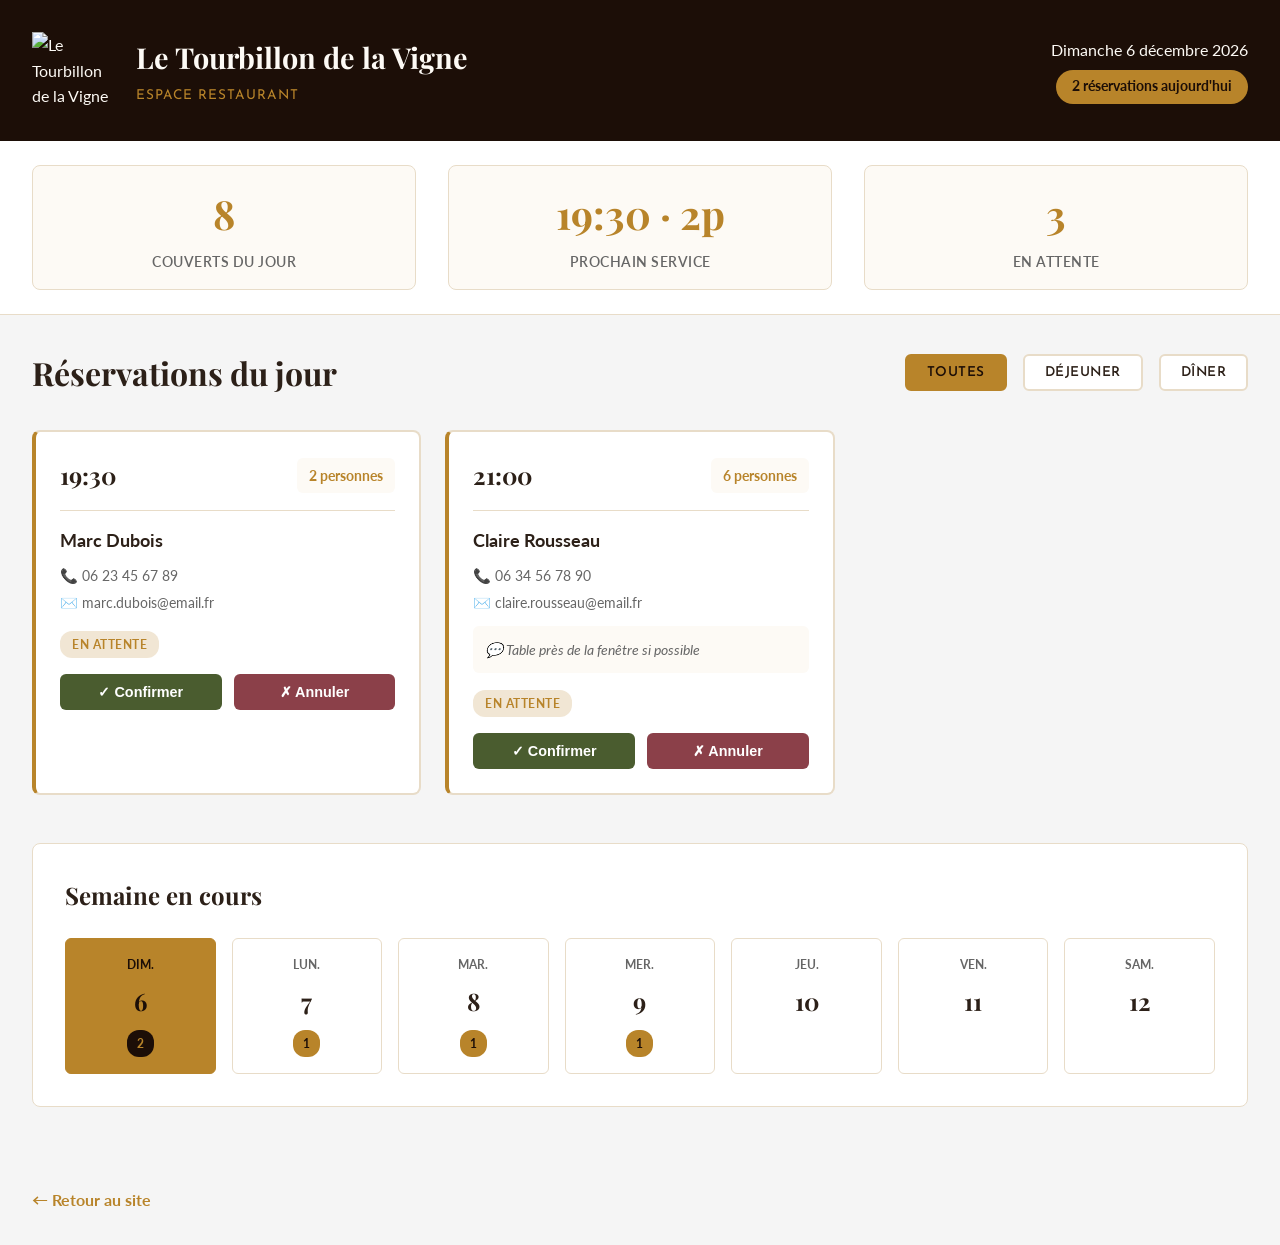
==== admin.html @ a5dbc2f9 "Site démo Le Tourbillon de la Vigne avec admin" ====
<!DOCTYPE html>
<html lang="fr">
<head>
    <meta charset="UTF-8">
    <meta name="viewport" content="width=device-width, initial-scale=1.0">
    <title>Espace Restaurant · Le Tourbillon de la Vigne</title>
    
    <link rel="preconnect" href="https://fonts.googleapis.com">
    <link rel="preconnect" href="https://fonts.gstatic.com" crossorigin>
    <link href="https://fonts.googleapis.com/css2?family=Playfair+Display:wght@400;600;700&family=Lato:wght@300;400;700&family=Josefin+Sans:wght@300;400;600;700&display=swap" rel="stylesheet">
    
    <style>
        :root {
            --fond-principal: #1C0E07;
            --fond-contenu: #FDFAF5;
            --texte-principal: #2C2018;
            --accent-principal: #B8842A;
            --accent-secondaire: #4A5C2F;
            --separateur: #E8DCC8;
            --texte-clair: #FDFAF5;
            --status-pending: #B8842A;
            --status-confirmed: #4A5C2F;
            --status-cancelled: #8B4049;
        }

        * {
            margin: 0;
            padding: 0;
            box-sizing: border-box;
        }

        body {
            font-family: 'Lato', sans-serif;
            color: var(--texte-principal);
            background-color: #F5F5F5;
            line-height: 1.6;
        }

        .header {
            background-color: var(--fond-principal);
            color: var(--texte-clair);
            padding: 2rem 0;
            box-shadow: 0 2px 8px rgba(0, 0, 0, 0.1);
        }

        .header-content {
            max-width: 1400px;
            margin: 0 auto;
            padding: 0 2rem;
            display: flex;
            justify-content: space-between;
            align-items: center;
        }

        .header-brand {
            display: flex;
            align-items: center;
            gap: 1.5rem;
        }

        .header-logo {
            max-width: 80px;
            height: auto;
        }

        .header-title h1 {
            font-family: 'Playfair Display', serif;
            font-size: 1.8rem;
            margin-bottom: 0.25rem;
        }

        .header-title p {
            font-family: 'Josefin Sans', sans-serif;
            font-size: 0.85rem;
            color: var(--accent-principal);
            text-transform: uppercase;
            letter-spacing: 1px;
        }

        .header-info {
            text-align: right;
        }

        .current-date {
            font-size: 1rem;
            margin-bottom: 0.5rem;
        }

        .today-badge {
            display: inline-block;
            background-color: var(--accent-principal);
            color: var(--fond-principal);
            padding: 6px 16px;
            border-radius: 20px;
            font-size: 0.85rem;
            font-weight: 700;
        }

        .stats-bar {
            background-color: white;
            border-bottom: 1px solid var(--separateur);
            padding: 1.5rem 0;
        }

        .stats-content {
            max-width: 1400px;
            margin: 0 auto;
            padding: 0 2rem;
            display: grid;
            grid-template-columns: repeat(3, 1fr);
            gap: 2rem;
        }

        .stat-card {
            text-align: center;
            padding: 1rem;
            border-radius: 8px;
            background-color: var(--fond-contenu);
            border: 1px solid var(--separateur);
        }

        .stat-value {
            font-family: 'Playfair Display', serif;
            font-size: 2.5rem;
            font-weight: 700;
            color: var(--accent-principal);
            margin-bottom: 0.25rem;
        }

        .stat-label {
            font-size: 0.9rem;
            color: #666;
            text-transform: uppercase;
            letter-spacing: 0.5px;
            font-weight: 600;
        }

        .main-content {
            max-width: 1400px;
            margin: 2rem auto;
            padding: 0 2rem;
        }

        .section-header {
            display: flex;
            justify-content: space-between;
            align-items: center;
            margin-bottom: 2rem;
        }

        .section-title {
            font-family: 'Playfair Display', serif;
            font-size: 2rem;
            color: var(--texte-principal);
        }

        .filter-buttons {
            display: flex;
            gap: 1rem;
        }

        .filter-btn {
            padding: 10px 20px;
            border: 2px solid var(--separateur);
            background-color: white;
            color: var(--texte-principal);
            border-radius: 6px;
            font-weight: 600;
            cursor: pointer;
            transition: all 0.3s ease;
            font-family: 'Josefin Sans', sans-serif;
            text-transform: uppercase;
            font-size: 0.85rem;
            letter-spacing: 0.5px;
        }

        .filter-btn:hover {
            border-color: var(--accent-principal);
            background-color: var(--fond-contenu);
        }

        .filter-btn.active {
            background-color: var(--accent-principal);
            color: var(--fond-principal);
            border-color: var(--accent-principal);
        }

        .reservations-grid {
            display: grid;
            grid-template-columns: repeat(auto-fill, minmax(350px, 1fr));
            gap: 1.5rem;
            margin-bottom: 3rem;
        }

        .reservation-card {
            background-color: white;
            border: 2px solid var(--separateur);
            border-radius: 8px;
            padding: 1.5rem;
            transition: all 0.3s ease;
            position: relative;
        }

        .reservation-card:hover {
            box-shadow: 0 4px 12px rgba(0, 0, 0, 0.1);
            transform: translateY(-2px);
        }

        .reservation-card.pending {
            border-left: 4px solid var(--status-pending);
        }

        .reservation-card.confirmed {
            border-left: 4px solid var(--status-confirmed);
        }

        .reservation-card.cancelled {
            border-left: 4px solid var(--status-cancelled);
            opacity: 0.7;
        }

        .reservation-header {
            display: flex;
            justify-content: space-between;
            align-items: center;
            margin-bottom: 1rem;
            padding-bottom: 1rem;
            border-bottom: 1px solid var(--separateur);
        }

        .reservation-time {
            font-family: 'Playfair Display', serif;
            font-size: 1.5rem;
            font-weight: 700;
            color: var(--texte-principal);
        }

        .reservation-guests {
            background-color: var(--fond-contenu);
            padding: 6px 12px;
            border-radius: 6px;
            font-weight: 700;
            color: var(--accent-principal);
            font-size: 0.9rem;
        }

        .reservation-info {
            margin-bottom: 1rem;
        }

        .reservation-name {
            font-weight: 700;
            font-size: 1.1rem;
            margin-bottom: 0.5rem;
            color: var(--texte-principal);
        }

        .reservation-contact {
            font-size: 0.9rem;
            color: #666;
            margin-bottom: 0.25rem;
        }

        .reservation-message {
            background-color: var(--fond-contenu);
            padding: 0.75rem;
            border-radius: 6px;
            font-size: 0.9rem;
            font-style: italic;
            color: #666;
            margin-top: 0.75rem;
        }

        .reservation-actions {
            display: flex;
            gap: 0.75rem;
            margin-top: 1rem;
        }

        .action-btn {
            flex: 1;
            padding: 10px;
            border: none;
            border-radius: 6px;
            font-weight: 700;
            cursor: pointer;
            transition: all 0.3s ease;
            font-size: 0.9rem;
        }

        .btn-confirm {
            background-color: var(--status-confirmed);
            color: white;
        }

        .btn-confirm:hover {
            background-color: #5A7C3F;
        }

        .btn-cancel {
            background-color: var(--status-cancelled);
            color: white;
        }

        .btn-cancel:hover {
            background-color: #9B5059;
        }

        .btn-confirm:disabled,
        .btn-cancel:disabled {
            opacity: 0.5;
            cursor: not-allowed;
        }

        .status-badge {
            display: inline-block;
            padding: 4px 12px;
            border-radius: 12px;
            font-size: 0.75rem;
            font-weight: 700;
            text-transform: uppercase;
            letter-spacing: 0.5px;
        }

        .status-badge.pending {
            background-color: rgba(184, 132, 42, 0.2);
            color: var(--status-pending);
        }

        .status-badge.confirmed {
            background-color: rgba(74, 92, 47, 0.2);
            color: var(--status-confirmed);
        }

        .status-badge.cancelled {
            background-color: rgba(139, 64, 73, 0.2);
            color: var(--status-cancelled);
        }

        .calendar-section {
            background-color: white;
            padding: 2rem;
            border-radius: 8px;
            border: 1px solid var(--separateur);
            margin-bottom: 3rem;
        }

        .calendar-title {
            font-family: 'Playfair Display', serif;
            font-size: 1.5rem;
            margin-bottom: 1.5rem;
            color: var(--texte-principal);
        }

        .calendar-grid {
            display: grid;
            grid-template-columns: repeat(7, 1fr);
            gap: 1rem;
        }

        .calendar-day {
            text-align: center;
            padding: 1rem;
            border: 1px solid var(--separateur);
            border-radius: 6px;
            cursor: pointer;
            transition: all 0.3s ease;
        }

        .calendar-day:hover {
            background-color: var(--fond-contenu);
            border-color: var(--accent-principal);
        }

        .calendar-day.active {
            background-color: var(--accent-principal);
            color: var(--fond-principal);
            border-color: var(--accent-principal);
        }

        .day-name {
            font-size: 0.75rem;
            text-transform: uppercase;
            font-weight: 700;
            margin-bottom: 0.5rem;
            color: #666;
        }

        .calendar-day.active .day-name {
            color: var(--fond-principal);
        }

        .day-number {
            font-family: 'Playfair Display', serif;
            font-size: 1.5rem;
            font-weight: 700;
            margin-bottom: 0.5rem;
        }

        .day-count {
            display: inline-block;
            background-color: var(--accent-principal);
            color: var(--fond-principal);
            padding: 4px 10px;
            border-radius: 12px;
            font-size: 0.75rem;
            font-weight: 700;
        }

        .calendar-day.active .day-count {
            background-color: var(--fond-principal);
            color: var(--accent-principal);
        }

        .back-link {
            display: inline-block;
            margin-top: 2rem;
            color: var(--accent-principal);
            text-decoration: none;
            font-weight: 700;
            transition: color 0.3s ease;
        }

        .back-link:hover {
            color: var(--accent-secondaire);
        }

        .empty-state {
            text-align: center;
            padding: 4rem 2rem;
            color: #999;
        }

        .empty-state-icon {
            font-size: 4rem;
            margin-bottom: 1rem;
        }

        @media (max-width: 768px) {
            .header-content {
                flex-direction: column;
                gap: 1rem;
                text-align: center;
            }

            .header-info {
                text-align: center;
            }

            .stats-content {
                grid-template-columns: 1fr;
            }

            .filter-buttons {
                flex-direction: column;
            }

            .reservations-grid {
                grid-template-columns: 1fr;
            }

            .calendar-grid {
                grid-template-columns: repeat(3, 1fr);
            }
        }
    </style>
</head>
<body>

    <header class="header">
        <div class="header-content">
            <div class="header-brand">
                <img src="https://static.wixstatic.com/media/c1ad2d_62af044ca80b41b68fd5f8463fed5e68~mv2.png" alt="Le Tourbillon de la Vigne" class="header-logo">
                <div class="header-title">
                    <h1>Le Tourbillon de la Vigne</h1>
                    <p>Espace Restaurant</p>
                </div>
            </div>
            <div class="header-info">
                <div class="current-date" id="currentDate"></div>
                <span class="today-badge" id="todayBadge">0 réservations aujourd'hui</span>
            </div>
        </div>
    </header>

    <div class="stats-bar">
        <div class="stats-content">
            <div class="stat-card">
                <div class="stat-value" id="totalCouverts">0</div>
                <div class="stat-label">Couverts du jour</div>
            </div>
            <div class="stat-card">
                <div class="stat-value" id="nextService">—</div>
                <div class="stat-label">Prochain service</div>
            </div>
            <div class="stat-card">
                <div class="stat-value" id="pendingCount">0</div>
                <div class="stat-label">En attente</div>
            </div>
        </div>
    </div>

    <main class="main-content">
        <div class="section-header">
            <h2 class="section-title" id="sectionTitle">Réservations du jour</h2>
            <div class="filter-buttons">
                <button class="filter-btn active" data-filter="all">Toutes</button>
                <button class="filter-btn" data-filter="lunch">Déjeuner</button>
                <button class="filter-btn" data-filter="dinner">Dîner</button>
            </div>
        </div>

        <div class="reservations-grid" id="reservationsGrid">
            <!-- Les réservations seront injectées ici par JavaScript -->
        </div>

        <div class="calendar-section">
            <h3 class="calendar-title">Semaine en cours</h3>
            <div class="calendar-grid" id="calendarGrid">
                <!-- Le calendrier sera injecté ici par JavaScript -->
            </div>
        </div>

        <a href="index.html" class="back-link">← Retour au site</a>
    </main>

    <script src="admin.js"></script>
</body>
</html>
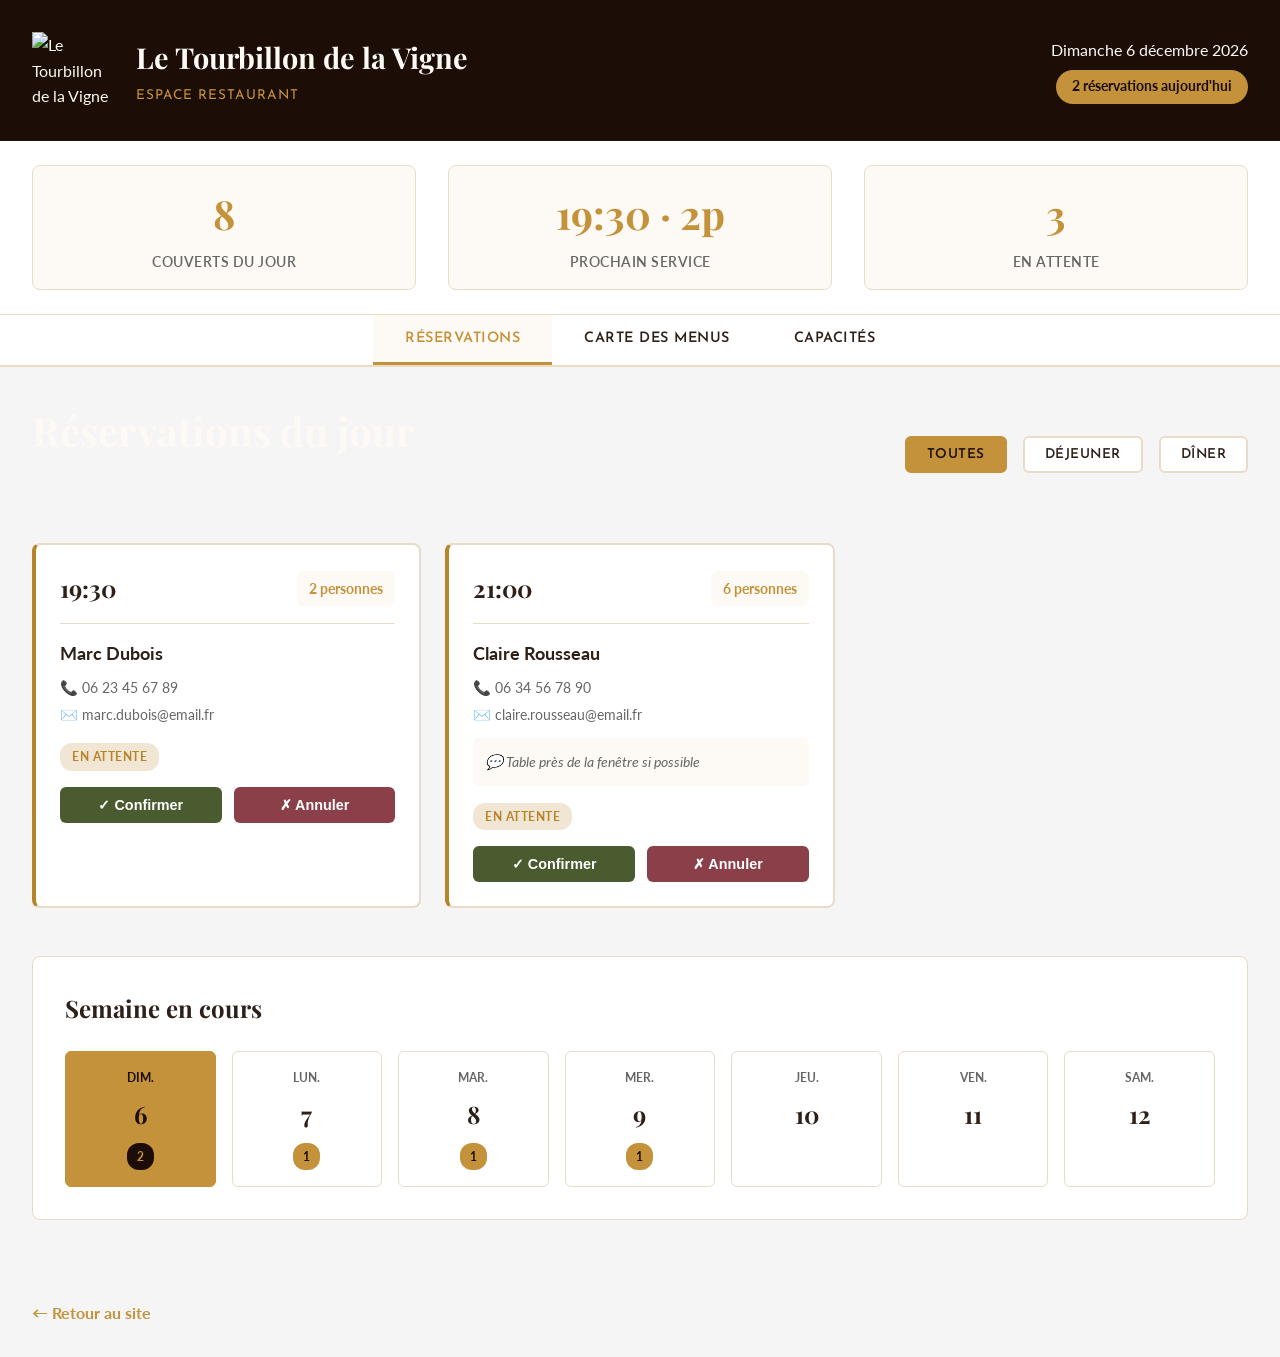
==== commit bbc09dd4: "Démo Le Tourbillon de la Vigne" ====
--- a/admin.html
+++ b/admin.html
@@ -8,462 +8,7 @@
     <link rel="preconnect" href="https://fonts.googleapis.com">
     <link rel="preconnect" href="https://fonts.gstatic.com" crossorigin>
     <link href="https://fonts.googleapis.com/css2?family=Playfair+Display:wght@400;600;700&family=Lato:wght@300;400;700&family=Josefin+Sans:wght@300;400;600;700&display=swap" rel="stylesheet">
-    
-    <style>
-        :root {
-            --fond-principal: #1C0E07;
-            --fond-contenu: #FDFAF5;
-            --texte-principal: #2C2018;
-            --accent-principal: #B8842A;
-            --accent-secondaire: #4A5C2F;
-            --separateur: #E8DCC8;
-            --texte-clair: #FDFAF5;
-            --status-pending: #B8842A;
-            --status-confirmed: #4A5C2F;
-            --status-cancelled: #8B4049;
-        }
-
-        * {
-            margin: 0;
-            padding: 0;
-            box-sizing: border-box;
-        }
-
-        body {
-            font-family: 'Lato', sans-serif;
-            color: var(--texte-principal);
-            background-color: #F5F5F5;
-            line-height: 1.6;
-        }
-
-        .header {
-            background-color: var(--fond-principal);
-            color: var(--texte-clair);
-            padding: 2rem 0;
-            box-shadow: 0 2px 8px rgba(0, 0, 0, 0.1);
-        }
-
-        .header-content {
-            max-width: 1400px;
-            margin: 0 auto;
-            padding: 0 2rem;
-            display: flex;
-            justify-content: space-between;
-            align-items: center;
-        }
-
-        .header-brand {
-            display: flex;
-            align-items: center;
-            gap: 1.5rem;
-        }
-
-        .header-logo {
-            max-width: 80px;
-            height: auto;
-        }
-
-        .header-title h1 {
-            font-family: 'Playfair Display', serif;
-            font-size: 1.8rem;
-            margin-bottom: 0.25rem;
-        }
-
-        .header-title p {
-            font-family: 'Josefin Sans', sans-serif;
-            font-size: 0.85rem;
-            color: var(--accent-principal);
-            text-transform: uppercase;
-            letter-spacing: 1px;
-        }
-
-        .header-info {
-            text-align: right;
-        }
-
-        .current-date {
-            font-size: 1rem;
-            margin-bottom: 0.5rem;
-        }
-
-        .today-badge {
-            display: inline-block;
-            background-color: var(--accent-principal);
-            color: var(--fond-principal);
-            padding: 6px 16px;
-            border-radius: 20px;
-            font-size: 0.85rem;
-            font-weight: 700;
-        }
-
-        .stats-bar {
-            background-color: white;
-            border-bottom: 1px solid var(--separateur);
-            padding: 1.5rem 0;
-        }
-
-        .stats-content {
-            max-width: 1400px;
-            margin: 0 auto;
-            padding: 0 2rem;
-            display: grid;
-            grid-template-columns: repeat(3, 1fr);
-            gap: 2rem;
-        }
-
-        .stat-card {
-            text-align: center;
-            padding: 1rem;
-            border-radius: 8px;
-            background-color: var(--fond-contenu);
-            border: 1px solid var(--separateur);
-        }
-
-        .stat-value {
-            font-family: 'Playfair Display', serif;
-            font-size: 2.5rem;
-            font-weight: 700;
-            color: var(--accent-principal);
-            margin-bottom: 0.25rem;
-        }
-
-        .stat-label {
-            font-size: 0.9rem;
-            color: #666;
-            text-transform: uppercase;
-            letter-spacing: 0.5px;
-            font-weight: 600;
-        }
-
-        .main-content {
-            max-width: 1400px;
-            margin: 2rem auto;
-            padding: 0 2rem;
-        }
-
-        .section-header {
-            display: flex;
-            justify-content: space-between;
-            align-items: center;
-            margin-bottom: 2rem;
-        }
-
-        .section-title {
-            font-family: 'Playfair Display', serif;
-            font-size: 2rem;
-            color: var(--texte-principal);
-        }
-
-        .filter-buttons {
-            display: flex;
-            gap: 1rem;
-        }
-
-        .filter-btn {
-            padding: 10px 20px;
-            border: 2px solid var(--separateur);
-            background-color: white;
-            color: var(--texte-principal);
-            border-radius: 6px;
-            font-weight: 600;
-            cursor: pointer;
-            transition: all 0.3s ease;
-            font-family: 'Josefin Sans', sans-serif;
-            text-transform: uppercase;
-            font-size: 0.85rem;
-            letter-spacing: 0.5px;
-        }
-
-        .filter-btn:hover {
-            border-color: var(--accent-principal);
-            background-color: var(--fond-contenu);
-        }
-
-        .filter-btn.active {
-            background-color: var(--accent-principal);
-            color: var(--fond-principal);
-            border-color: var(--accent-principal);
-        }
-
-        .reservations-grid {
-            display: grid;
-            grid-template-columns: repeat(auto-fill, minmax(350px, 1fr));
-            gap: 1.5rem;
-            margin-bottom: 3rem;
-        }
-
-        .reservation-card {
-            background-color: white;
-            border: 2px solid var(--separateur);
-            border-radius: 8px;
-            padding: 1.5rem;
-            transition: all 0.3s ease;
-            position: relative;
-        }
-
-        .reservation-card:hover {
-            box-shadow: 0 4px 12px rgba(0, 0, 0, 0.1);
-            transform: translateY(-2px);
-        }
-
-        .reservation-card.pending {
-            border-left: 4px solid var(--status-pending);
-        }
-
-        .reservation-card.confirmed {
-            border-left: 4px solid var(--status-confirmed);
-        }
-
-        .reservation-card.cancelled {
-            border-left: 4px solid var(--status-cancelled);
-            opacity: 0.7;
-        }
-
-        .reservation-header {
-            display: flex;
-            justify-content: space-between;
-            align-items: center;
-            margin-bottom: 1rem;
-            padding-bottom: 1rem;
-            border-bottom: 1px solid var(--separateur);
-        }
-
-        .reservation-time {
-            font-family: 'Playfair Display', serif;
-            font-size: 1.5rem;
-            font-weight: 700;
-            color: var(--texte-principal);
-        }
-
-        .reservation-guests {
-            background-color: var(--fond-contenu);
-            padding: 6px 12px;
-            border-radius: 6px;
-            font-weight: 700;
-            color: var(--accent-principal);
-            font-size: 0.9rem;
-        }
-
-        .reservation-info {
-            margin-bottom: 1rem;
-        }
-
-        .reservation-name {
-            font-weight: 700;
-            font-size: 1.1rem;
-            margin-bottom: 0.5rem;
-            color: var(--texte-principal);
-        }
-
-        .reservation-contact {
-            font-size: 0.9rem;
-            color: #666;
-            margin-bottom: 0.25rem;
-        }
-
-        .reservation-message {
-            background-color: var(--fond-contenu);
-            padding: 0.75rem;
-            border-radius: 6px;
-            font-size: 0.9rem;
-            font-style: italic;
-            color: #666;
-            margin-top: 0.75rem;
-        }
-
-        .reservation-actions {
-            display: flex;
-            gap: 0.75rem;
-            margin-top: 1rem;
-        }
-
-        .action-btn {
-            flex: 1;
-            padding: 10px;
-            border: none;
-            border-radius: 6px;
-            font-weight: 700;
-            cursor: pointer;
-            transition: all 0.3s ease;
-            font-size: 0.9rem;
-        }
-
-        .btn-confirm {
-            background-color: var(--status-confirmed);
-            color: white;
-        }
-
-        .btn-confirm:hover {
-            background-color: #5A7C3F;
-        }
-
-        .btn-cancel {
-            background-color: var(--status-cancelled);
-            color: white;
-        }
-
-        .btn-cancel:hover {
-            background-color: #9B5059;
-        }
-
-        .btn-confirm:disabled,
-        .btn-cancel:disabled {
-            opacity: 0.5;
-            cursor: not-allowed;
-        }
-
-        .status-badge {
-            display: inline-block;
-            padding: 4px 12px;
-            border-radius: 12px;
-            font-size: 0.75rem;
-            font-weight: 700;
-            text-transform: uppercase;
-            letter-spacing: 0.5px;
-        }
-
-        .status-badge.pending {
-            background-color: rgba(184, 132, 42, 0.2);
-            color: var(--status-pending);
-        }
-
-        .status-badge.confirmed {
-            background-color: rgba(74, 92, 47, 0.2);
-            color: var(--status-confirmed);
-        }
-
-        .status-badge.cancelled {
-            background-color: rgba(139, 64, 73, 0.2);
-            color: var(--status-cancelled);
-        }
-
-        .calendar-section {
-            background-color: white;
-            padding: 2rem;
-            border-radius: 8px;
-            border: 1px solid var(--separateur);
-            margin-bottom: 3rem;
-        }
-
-        .calendar-title {
-            font-family: 'Playfair Display', serif;
-            font-size: 1.5rem;
-            margin-bottom: 1.5rem;
-            color: var(--texte-principal);
-        }
-
-        .calendar-grid {
-            display: grid;
-            grid-template-columns: repeat(7, 1fr);
-            gap: 1rem;
-        }
-
-        .calendar-day {
-            text-align: center;
-            padding: 1rem;
-            border: 1px solid var(--separateur);
-            border-radius: 6px;
-            cursor: pointer;
-            transition: all 0.3s ease;
-        }
-
-        .calendar-day:hover {
-            background-color: var(--fond-contenu);
-            border-color: var(--accent-principal);
-        }
-
-        .calendar-day.active {
-            background-color: var(--accent-principal);
-            color: var(--fond-principal);
-            border-color: var(--accent-principal);
-        }
-
-        .day-name {
-            font-size: 0.75rem;
-            text-transform: uppercase;
-            font-weight: 700;
-            margin-bottom: 0.5rem;
-            color: #666;
-        }
-
-        .calendar-day.active .day-name {
-            color: var(--fond-principal);
-        }
-
-        .day-number {
-            font-family: 'Playfair Display', serif;
-            font-size: 1.5rem;
-            font-weight: 700;
-            margin-bottom: 0.5rem;
-        }
-
-        .day-count {
-            display: inline-block;
-            background-color: var(--accent-principal);
-            color: var(--fond-principal);
-            padding: 4px 10px;
-            border-radius: 12px;
-            font-size: 0.75rem;
-            font-weight: 700;
-        }
-
-        .calendar-day.active .day-count {
-            background-color: var(--fond-principal);
-            color: var(--accent-principal);
-        }
-
-        .back-link {
-            display: inline-block;
-            margin-top: 2rem;
-            color: var(--accent-principal);
-            text-decoration: none;
-            font-weight: 700;
-            transition: color 0.3s ease;
-        }
-
-        .back-link:hover {
-            color: var(--accent-secondaire);
-        }
-
-        .empty-state {
-            text-align: center;
-            padding: 4rem 2rem;
-            color: #999;
-        }
-
-        .empty-state-icon {
-            font-size: 4rem;
-            margin-bottom: 1rem;
-        }
-
-        @media (max-width: 768px) {
-            .header-content {
-                flex-direction: column;
-                gap: 1rem;
-                text-align: center;
-            }
-
-            .header-info {
-                text-align: center;
-            }
-
-            .stats-content {
-                grid-template-columns: 1fr;
-            }
-
-            .filter-buttons {
-                flex-direction: column;
-            }
-
-            .reservations-grid {
-                grid-template-columns: 1fr;
-            }
-
-            .calendar-grid {
-                grid-template-columns: repeat(3, 1fr);
-            }
-        }
-    </style>
+    <link rel="stylesheet" href="styles.css">
 </head>
 <body>
 
@@ -500,7 +45,14 @@
         </div>
     </div>
 
+    <nav class="admin-tabs">
+        <button class="admin-tab active" data-tab="reservations">Réservations</button>
+        <button class="admin-tab" data-tab="carte">Carte des menus</button>
+        <button class="admin-tab" data-tab="capacites">Capacités</button>
+    </nav>
+
     <main class="main-content">
+        <div id="tabReservations" class="tab-content active">
         <div class="section-header">
             <h2 class="section-title" id="sectionTitle">Réservations du jour</h2>
             <div class="filter-buttons">
@@ -522,6 +74,57 @@
         </div>
 
         <a href="index.html" class="back-link">← Retour au site</a>
+        </div>
+
+        <div id="tabCarte" class="tab-content">
+            <div class="section-header">
+                <h2 class="section-title">Éditeur de la carte</h2>
+                <button class="btn-primary" id="saveMenuBtn">💾 Sauvegarder la carte</button>
+            </div>
+            
+            <div id="menuEditor" class="menu-editor">
+                <!-- L'éditeur sera injecté ici par JavaScript -->
+            </div>
+            
+            <button class="btn-secondary" id="addCategoryBtn">+ Ajouter une catégorie</button>
+        </div>
+
+        <div id="tabCapacites" class="tab-content">
+            <div class="section-header">
+                <h2 class="section-title">Gestion des capacités</h2>
+            </div>
+            
+            <div class="capacity-section">
+                <h3 class="capacity-subtitle">Capacité par défaut</h3>
+                <div class="capacity-default">
+                    <div class="capacity-input-group">
+                        <label for="defaultLunch">Déjeuner (couverts)</label>
+                        <input type="number" id="defaultLunch" min="0" value="15">
+                    </div>
+                    <div class="capacity-input-group">
+                        <label for="defaultDinner">Dîner (couverts)</label>
+                        <input type="number" id="defaultDinner" min="0" value="15">
+                    </div>
+                </div>
+            </div>
+            
+            <div class="capacity-section">
+                <h3 class="capacity-subtitle">Capacités spécifiques par date</h3>
+                <div class="capacity-specific">
+                    <div class="capacity-add-form">
+                        <input type="date" id="specificDate" placeholder="Date">
+                        <input type="number" id="specificLunch" min="0" placeholder="Déjeuner">
+                        <input type="number" id="specificDinner" min="0" placeholder="Dîner">
+                        <button class="btn-primary" id="addSpecificCapacityBtn">+ Ajouter</button>
+                    </div>
+                    <div id="specificCapacitiesList" class="specific-capacities-list">
+                        <!-- Liste des capacités spécifiques -->
+                    </div>
+                </div>
+            </div>
+            
+            <button class="btn-primary btn-large" id="saveCapacitiesBtn">💾 Sauvegarder les capacités</button>
+        </div>
     </main>
 
     <script src="admin.js"></script>
--- a/styles.css
+++ b/styles.css
@@ -0,0 +1,1640 @@
+:root {
+    --fond-principal: #1C0E07;
+    --fond-contenu: #FDFAF5;
+    --texte-principal: #2C2018;
+    --accent-principal: #C4923A;
+    --accent-secondaire: #4A5C2F;
+    --separateur: #E8DCC8;
+    --texte-clair: #FDFAF5;
+    --texte-sombre: #1C0E07;
+}
+
+* {
+    margin: 0;
+    padding: 0;
+    box-sizing: border-box;
+}
+
+html {
+    scroll-behavior: smooth;
+}
+
+body {
+    font-family: 'Lato', sans-serif;
+    color: var(--texte-principal);
+    background-color: var(--fond-contenu);
+    line-height: 1.6;
+    overflow-x: hidden;
+}
+
+.container {
+    max-width: 1200px;
+    margin: 0 auto;
+    padding: 0 20px;
+}
+
+.section-title {
+    font-family: 'Playfair Display', serif;
+    font-size: 2.5rem;
+    font-weight: 700;
+    text-align: center;
+    margin-bottom: 3rem;
+    color: var(--texte-clair);
+}
+
+.section-title.dark {
+    color: var(--texte-principal);
+}
+
+.btn {
+    display: inline-block;
+    padding: 14px 32px;
+    border-radius: 4px;
+    text-decoration: none;
+    font-weight: 700;
+    font-size: 1rem;
+    transition: all 0.3s ease;
+    cursor: pointer;
+    border: none;
+    font-family: 'Lato', sans-serif;
+}
+
+.btn-primary {
+    background-color: var(--accent-principal);
+    color: var(--fond-principal);
+}
+
+.btn-primary:hover {
+    background-color: #D4B55E;
+    transform: translateY(-2px);
+}
+
+.btn-secondary {
+    background-color: transparent;
+    color: var(--texte-clair);
+    border: 2px solid var(--accent-principal);
+}
+
+.btn-secondary:hover {
+    background-color: var(--accent-principal);
+    color: var(--fond-principal);
+}
+
+.btn-large {
+    width: 100%;
+    padding: 18px 32px;
+    font-size: 1.1rem;
+}
+
+.hero {
+    min-height: 100vh;
+    display: flex;
+    align-items: center;
+    justify-content: center;
+    position: relative;
+    background: var(--fond-principal);
+    background-image: url('https://static.wixstatic.com/media/c1ad2d_72093d8b937a4b13a94a2fa6563879ef~mv2.jpg');
+    background-size: cover;
+    background-position: center 30%;
+}
+
+.hero-overlay {
+    position: absolute;
+    top: 0;
+    left: 0;
+    right: 0;
+    bottom: 0;
+    background: linear-gradient(135deg, rgba(28, 14, 7, 0.85) 0%, rgba(28, 14, 7, 0.7) 100%);
+    z-index: 0;
+}
+
+.hero-logo {
+    max-width: 320px;
+    height: auto;
+    margin: 0 auto 1.5rem;
+    display: block;
+    filter: brightness(1.1);
+    cursor: pointer;
+    transition: transform 0.2s ease;
+}
+
+.hero-logo:hover {
+    transform: scale(1.05);
+}
+
+.hero-content {
+    text-align: center;
+    z-index: 1;
+    animation: fadeInUp 1s ease;
+}
+
+.hero-title {
+    font-family: 'Playfair Display', serif;
+    font-size: 3.5rem;
+    font-weight: 700;
+    margin-bottom: 1rem;
+    color: var(--texte-clair);
+    letter-spacing: 1px;
+}
+
+.hero-tagline {
+    font-family: 'Josefin Sans', sans-serif;
+    font-size: 0.85rem;
+    color: var(--accent-principal);
+    margin-bottom: 3rem;
+    letter-spacing: 4px;
+    text-transform: uppercase;
+    font-weight: 400;
+}
+
+.hero-buttons {
+    display: flex;
+    gap: 1.5rem;
+    justify-content: center;
+    flex-wrap: wrap;
+}
+
+.scroll-indicator {
+    position: absolute;
+    bottom: 40px;
+    left: 50%;
+    transform: translateX(-50%);
+    width: 30px;
+    height: 50px;
+    border: 2px solid var(--accent-principal);
+    border-radius: 20px;
+    display: flex;
+    justify-content: center;
+    padding-top: 8px;
+}
+
+.scroll-indicator span {
+    width: 4px;
+    height: 10px;
+    background-color: var(--accent-principal);
+    border-radius: 2px;
+    animation: scroll 2s infinite;
+}
+
+@keyframes scroll {
+    0%, 100% {
+        transform: translateY(0);
+        opacity: 1;
+    }
+    50% {
+        transform: translateY(15px);
+        opacity: 0.5;
+    }
+}
+
+@keyframes fadeInUp {
+    from {
+        opacity: 0;
+        transform: translateY(30px);
+    }
+    to {
+        opacity: 1;
+        transform: translateY(0);
+    }
+}
+
+.fade-in {
+    opacity: 0;
+    transform: translateY(30px);
+    transition: opacity 0.8s ease, transform 0.8s ease;
+}
+
+.fade-in.visible {
+    opacity: 1;
+    transform: translateY(0);
+}
+
+.esprit {
+    padding: 100px 0;
+    background-color: var(--fond-principal);
+}
+
+.esprit-content {
+    display: grid;
+    grid-template-columns: 1fr 1fr;
+    gap: 4rem;
+    align-items: center;
+    max-width: 1000px;
+    margin: 0 auto;
+}
+
+.esprit-text p {
+    font-size: 1.1rem;
+    line-height: 1.8;
+    color: var(--texte-clair);
+    margin-bottom: 1rem;
+}
+
+.esprit-image {
+    border-radius: 8px;
+    overflow: hidden;
+    box-shadow: 0 8px 24px rgba(0, 0, 0, 0.3);
+}
+
+.esprit-image img {
+    width: 100%;
+    height: 100%;
+    object-fit: cover;
+    display: block;
+}
+
+.carte {
+    padding: 100px 0;
+    background-color: var(--fond-contenu);
+}
+
+.carte-intro {
+    text-align: center;
+    margin-bottom: 3rem;
+}
+
+.carte-intro p {
+    font-size: 1.1rem;
+    color: var(--texte-principal);
+    font-style: italic;
+}
+
+.badge {
+    display: inline-block;
+    background-color: var(--accent-principal);
+    color: var(--fond-principal);
+    padding: 8px 20px;
+    border-radius: 20px;
+    font-size: 0.85rem;
+    font-weight: 700;
+    margin: 0 auto 2rem;
+    display: block;
+    width: fit-content;
+    text-align: center;
+    font-family: 'Josefin Sans', sans-serif;
+    text-transform: uppercase;
+    letter-spacing: 1px;
+}
+
+.menu-grid {
+    display: grid;
+    grid-template-columns: repeat(3, 1fr);
+    gap: 3rem;
+    margin-bottom: 3rem;
+}
+
+.menu-column {
+    background-color: white;
+    padding: 2.5rem 2rem;
+    border-radius: 8px;
+    border: 1px solid var(--separateur);
+    box-shadow: 0 2px 8px rgba(0, 0, 0, 0.05);
+}
+
+.menu-category {
+    font-family: 'Playfair Display', serif;
+    font-size: 1.6rem;
+    color: var(--texte-principal);
+    margin-bottom: 1.5rem;
+    text-align: center;
+    padding-bottom: 0.75rem;
+    border-bottom: 2px solid var(--separateur);
+}
+
+.menu-items {
+    display: flex;
+    flex-direction: column;
+    gap: 1.5rem;
+}
+
+.menu-item-header {
+    display: flex;
+    justify-content: space-between;
+    align-items: baseline;
+    margin-bottom: 0.3rem;
+}
+
+.menu-item h4 {
+    font-family: 'Playfair Display', serif;
+    font-size: 1.05rem;
+    color: var(--texte-principal);
+    font-weight: 600;
+    flex: 1;
+}
+
+.menu-item .price {
+    font-weight: 700;
+    color: var(--accent-principal);
+    font-size: 1rem;
+    margin-left: 1rem;
+}
+
+.menu-item p {
+    font-size: 0.9rem;
+    color: #666;
+    line-height: 1.5;
+    font-style: italic;
+}
+
+.menu-footer {
+    text-align: center;
+    margin-top: 2rem;
+}
+
+.menu-note {
+    color: #666;
+    font-size: 0.9rem;
+    margin: 0.5rem 0;
+}
+
+.carte-cta {
+    text-align: center;
+}
+
+.reservation {
+    padding: 100px 0;
+    background-color: var(--fond-principal);
+}
+
+.admin-link-wrapper {
+    text-align: center;
+    margin-top: 3rem;
+}
+
+.admin-link {
+    font-size: 0.75rem;
+    color: rgba(253, 250, 245, 0.4);
+    text-decoration: none;
+    transition: color 0.3s ease;
+}
+
+.admin-link:hover {
+    color: rgba(253, 250, 245, 0.6);
+}
+
+.reservation-subtitle {
+    text-align: center;
+    color: var(--accent-principal);
+    font-size: 1.1rem;
+    margin-bottom: 3rem;
+}
+
+.reservation-form-wrapper {
+    max-width: 700px;
+    margin: 0 auto;
+}
+
+.booking-form {
+    display: flex;
+    flex-direction: column;
+    gap: 1.5rem;
+}
+
+.form-row {
+    display: grid;
+    grid-template-columns: 1fr 1fr;
+    gap: 1.5rem;
+}
+
+.form-group {
+    display: flex;
+    flex-direction: column;
+}
+
+.form-group label {
+    margin-bottom: 0.5rem;
+    font-weight: 700;
+    color: var(--accent-principal);
+    font-size: 0.9rem;
+    font-family: 'Josefin Sans', sans-serif;
+    text-transform: uppercase;
+    letter-spacing: 0.5px;
+}
+
+.form-group input,
+.form-group select,
+.form-group textarea {
+    padding: 12px 16px;
+    border: 2px solid rgba(184, 132, 42, 0.3);
+    border-radius: 4px;
+    background-color: rgba(253, 250, 245, 0.05);
+    color: var(--texte-clair);
+    font-family: 'Lato', sans-serif;
+    font-size: 1rem;
+    transition: border-color 0.3s ease;
+}
+
+.form-group input::placeholder,
+.form-group textarea::placeholder {
+    color: rgba(253, 250, 245, 0.4);
+}
+
+.form-group input:focus,
+.form-group select:focus,
+.form-group textarea:focus {
+    outline: none;
+    border-color: var(--accent-principal);
+    background-color: rgba(253, 250, 245, 0.1);
+}
+
+.form-group textarea {
+    resize: vertical;
+}
+
+.confirmation-message {
+    text-align: center;
+    max-width: 600px;
+    margin: 0 auto;
+    padding: 3rem 2rem;
+    animation: fadeInUp 0.6s ease;
+}
+
+.confirmation-message.hidden {
+    display: none;
+}
+
+.confirmation-icon {
+    width: 80px;
+    height: 80px;
+    background-color: var(--accent-principal);
+    color: var(--texte-sombre);
+    border-radius: 50%;
+    display: flex;
+    align-items: center;
+    justify-content: center;
+    font-size: 3rem;
+    margin: 0 auto 1.5rem;
+    animation: scaleIn 0.5s ease;
+}
+
+@keyframes scaleIn {
+    from {
+        transform: scale(0);
+    }
+    to {
+        transform: scale(1);
+    }
+}
+
+.confirmation-message h3 {
+    font-family: 'Playfair Display', serif;
+    font-size: 2rem;
+    margin-bottom: 1rem;
+    color: var(--texte-clair);
+}
+
+.confirmation-message p {
+    font-size: 1.1rem;
+    line-height: 1.8;
+    color: var(--texte-clair);
+}
+
+.instagram {
+    padding: 100px 0;
+    background-color: var(--fond-principal);
+}
+
+.instagram-handle {
+    text-align: center;
+    color: var(--accent-principal);
+    font-size: 1.2rem;
+    margin-bottom: 3rem;
+    font-weight: 700;
+}
+
+.instagram-grid {
+    display: grid;
+    grid-template-columns: repeat(3, 1fr);
+    gap: 1.5rem;
+    margin-bottom: 3rem;
+}
+
+.instagram-item {
+    aspect-ratio: 1;
+    border-radius: 8px;
+    overflow: hidden;
+    position: relative;
+    cursor: pointer;
+    transition: transform 0.3s ease;
+    display: block;
+}
+
+.instagram-item:hover {
+    transform: scale(1.02);
+}
+
+.instagram-item img {
+    width: 100%;
+    height: 100%;
+    object-fit: cover;
+    display: block;
+}
+
+.instagram-placeholder {
+    width: 100%;
+    height: 100%;
+    background: linear-gradient(135deg, rgba(184, 132, 42, 0.15) 0%, rgba(74, 92, 47, 0.15) 100%);
+    display: flex;
+    flex-direction: column;
+    align-items: center;
+    justify-content: center;
+    gap: 1rem;
+}
+
+.instagram-placeholder svg {
+    color: var(--accent-principal);
+    opacity: 0.6;
+}
+
+.instagram-text {
+    font-size: 0.9rem;
+    color: var(--texte-clair);
+    opacity: 0.8;
+}
+
+.instagram-overlay {
+    position: absolute;
+    top: 0;
+    left: 0;
+    right: 0;
+    bottom: 0;
+    background-color: rgba(184, 132, 42, 0.9);
+    color: var(--fond-principal);
+    display: flex;
+    align-items: center;
+    justify-content: center;
+    font-weight: 700;
+    opacity: 0;
+    transition: opacity 0.3s ease;
+}
+
+.instagram-item:hover .instagram-overlay {
+    opacity: 1;
+}
+
+.instagram-cta {
+    text-align: center;
+}
+
+.infos {
+    padding: 100px 0;
+    background-color: var(--fond-contenu);
+}
+
+.infos-grid {
+    display: grid;
+    grid-template-columns: repeat(3, 1fr);
+    gap: 3rem;
+    max-width: 1000px;
+    margin: 0 auto;
+}
+
+.info-block {
+    text-align: center;
+}
+
+.info-block h3 {
+    font-family: 'Playfair Display', serif;
+    font-size: 1.5rem;
+    color: var(--texte-sombre);
+    margin-bottom: 1rem;
+}
+
+.info-block p {
+    color: var(--texte-principal);
+    line-height: 1.8;
+    margin-bottom: 0.5rem;
+}
+
+.info-block .closed {
+    color: var(--accent-secondaire);
+    font-weight: 700;
+    margin-top: 1rem;
+}
+
+.info-block .info-note {
+    font-style: italic;
+    font-size: 0.9rem;
+    margin-top: 1rem;
+}
+
+.link-accent {
+    color: var(--accent-principal);
+    text-decoration: none;
+    font-weight: 700;
+    transition: color 0.3s ease;
+    display: inline-block;
+    margin-top: 0.5rem;
+}
+
+.link-accent:hover {
+    color: var(--accent-secondaire);
+}
+
+.footer {
+    background-color: var(--fond-principal);
+    padding: 3rem 0 1.5rem;
+}
+
+.footer-logo {
+    max-width: 120px;
+    height: auto;
+    margin-bottom: 1rem;
+    filter: brightness(1.1);
+}
+
+.footer-content {
+    display: flex;
+    justify-content: space-between;
+    align-items: center;
+    margin-bottom: 1.5rem;
+    padding-bottom: 1.5rem;
+    border-bottom: 1px solid rgba(184, 132, 42, 0.2);
+}
+
+.footer-brand h3 {
+    font-family: 'Playfair Display', serif;
+    font-size: 1.5rem;
+    margin-bottom: 0.5rem;
+    color: var(--texte-clair);
+}
+
+.footer-brand p {
+    color: var(--accent-principal);
+    font-size: 0.85rem;
+    font-family: 'Josefin Sans', sans-serif;
+    text-transform: uppercase;
+    letter-spacing: 1px;
+}
+
+.footer-nav {
+    display: flex;
+    gap: 2rem;
+}
+
+.footer-nav a {
+    color: var(--texte-clair);
+    text-decoration: none;
+    transition: color 0.3s ease;
+    font-weight: 700;
+    font-family: 'Josefin Sans', sans-serif;
+    text-transform: uppercase;
+    font-size: 0.85rem;
+    letter-spacing: 0.5px;
+}
+
+.footer-nav a:hover {
+    color: var(--accent-principal);
+}
+
+.footer-labels {
+    text-align: center;
+    padding: 1.5rem 0;
+    border-bottom: 1px solid rgba(184, 132, 42, 0.2);
+}
+
+.footer-labels p {
+    color: var(--accent-principal);
+    font-size: 0.9rem;
+    font-weight: 600;
+}
+
+.footer-bottom {
+    display: flex;
+    justify-content: space-between;
+    align-items: center;
+    font-size: 0.85rem;
+    color: rgba(253, 250, 245, 0.5);
+    margin-top: 1.5rem;
+}
+
+.footer-credit {
+    font-size: 0.7rem;
+    opacity: 0.5;
+}
+
+.footer-admin-link {
+    font-size: 0.7rem;
+    color: rgba(253, 250, 245, 0.3);
+    text-decoration: none;
+    transition: color 0.3s ease;
+}
+
+.footer-admin-link:hover {
+    color: rgba(253, 250, 245, 0.6);
+}
+
+.admin-test-btn {
+    position: fixed;
+    top: 20px;
+    right: 20px;
+    z-index: 9999;
+    background-color: var(--accent-principal);
+    color: var(--fond-principal);
+    padding: 10px 20px;
+    border-radius: 4px;
+    text-decoration: none;
+    font-weight: 700;
+    font-size: 0.9rem;
+    box-shadow: 0 2px 8px rgba(0, 0, 0, 0.3);
+    transition: all 0.3s ease;
+}
+
+.admin-test-btn:hover {
+    background-color: #D4B55E;
+    transform: translateY(-2px);
+    box-shadow: 0 4px 12px rgba(0, 0, 0, 0.4);
+}
+
+@media (max-width: 768px) {
+    .hero-logo {
+        max-width: 140px;
+    }
+
+    .hero-title {
+        font-size: 2.2rem;
+    }
+
+    .hero-tagline {
+        font-size: 1rem;
+    }
+
+    .hero-buttons {
+        flex-direction: column;
+        width: 100%;
+        padding: 0 20px;
+    }
+
+    .hero-buttons .btn {
+        width: 100%;
+    }
+
+    .section-title {
+        font-size: 2rem;
+    }
+
+    .esprit-content {
+        grid-template-columns: 1fr;
+        gap: 2rem;
+    }
+
+    .esprit-text p {
+        font-size: 1.1rem;
+    }
+
+    .esprit-quote {
+        padding: 3rem 1.5rem;
+    }
+
+    .esprit-quote blockquote {
+        font-size: 2rem;
+    }
+
+    .menu-grid {
+        grid-template-columns: 1fr;
+        gap: 2rem;
+    }
+
+    .form-row {
+        grid-template-columns: 1fr;
+    }
+
+    .instagram-grid {
+        grid-template-columns: repeat(2, 1fr);
+        gap: 1rem;
+    }
+
+    .infos-grid {
+        grid-template-columns: 1fr;
+        gap: 2rem;
+    }
+
+    .footer-content {
+        flex-direction: column;
+        gap: 2rem;
+        text-align: center;
+    }
+
+    .footer-nav {
+        flex-direction: column;
+        gap: 1rem;
+    }
+
+    .footer-bottom {
+        flex-direction: column;
+        gap: 0.5rem;
+        text-align: center;
+    }
+}
+
+@media (max-width: 480px) {
+    .hero-title {
+        font-size: 2rem;
+    }
+
+    .section-title {
+        font-size: 1.8rem;
+    }
+
+    .esprit-quote blockquote {
+        font-size: 1.8rem;
+    }
+
+    .menu-column {
+        padding: 2rem 1.5rem;
+    }
+
+    .instagram-grid {
+        grid-template-columns: 1fr;
+    }
+}
+
+/* ============================================ */
+/* === STYLES ADMIN (admin.html)           === */
+/* ============================================ */
+
+:root {
+    --status-pending: #B8842A;
+    --status-confirmed: #4A5C2F;
+    --status-cancelled: #8B4049;
+}
+
+body {
+    background-color: #F5F5F5;
+}
+
+.header {
+    background-color: var(--fond-principal);
+    color: var(--texte-clair);
+    padding: 2rem 0;
+    box-shadow: 0 2px 8px rgba(0, 0, 0, 0.1);
+}
+
+.header-content {
+    max-width: 1400px;
+    margin: 0 auto;
+    padding: 0 2rem;
+    display: flex;
+    justify-content: space-between;
+    align-items: center;
+}
+
+.header-brand {
+    display: flex;
+    align-items: center;
+    gap: 1.5rem;
+}
+
+.header-logo {
+    max-width: 80px;
+    height: auto;
+}
+
+.header-title h1 {
+    font-family: 'Playfair Display', serif;
+    font-size: 1.8rem;
+    margin-bottom: 0.25rem;
+}
+
+.header-title p {
+    font-family: 'Josefin Sans', sans-serif;
+    font-size: 0.85rem;
+    color: var(--accent-principal);
+    text-transform: uppercase;
+    letter-spacing: 1px;
+}
+
+.header-info {
+    text-align: right;
+}
+
+.current-date {
+    font-size: 1rem;
+    margin-bottom: 0.5rem;
+}
+
+.today-badge {
+    display: inline-block;
+    background-color: var(--accent-principal);
+    color: var(--fond-principal);
+    padding: 6px 16px;
+    border-radius: 20px;
+    font-size: 0.85rem;
+    font-weight: 700;
+}
+
+.stats-bar {
+    background-color: white;
+    border-bottom: 1px solid var(--separateur);
+    padding: 1.5rem 0;
+}
+
+.stats-content {
+    max-width: 1400px;
+    margin: 0 auto;
+    padding: 0 2rem;
+    display: grid;
+    grid-template-columns: repeat(3, 1fr);
+    gap: 2rem;
+}
+
+.stat-card {
+    text-align: center;
+    padding: 1rem;
+    border-radius: 8px;
+    background-color: var(--fond-contenu);
+    border: 1px solid var(--separateur);
+}
+
+.stat-value {
+    font-family: 'Playfair Display', serif;
+    font-size: 2.5rem;
+    font-weight: 700;
+    color: var(--accent-principal);
+    margin-bottom: 0.25rem;
+}
+
+.stat-label {
+    font-size: 0.9rem;
+    color: #666;
+    text-transform: uppercase;
+    letter-spacing: 0.5px;
+    font-weight: 600;
+}
+
+.main-content {
+    max-width: 1400px;
+    margin: 2rem auto;
+    padding: 0 2rem;
+}
+
+.section-header {
+    display: flex;
+    justify-content: space-between;
+    align-items: center;
+    margin-bottom: 2rem;
+}
+
+.filter-buttons {
+    display: flex;
+    gap: 1rem;
+}
+
+.filter-btn {
+    padding: 10px 20px;
+    border: 2px solid var(--separateur);
+    background-color: white;
+    color: var(--texte-principal);
+    border-radius: 6px;
+    font-weight: 600;
+    cursor: pointer;
+    transition: all 0.3s ease;
+    font-family: 'Josefin Sans', sans-serif;
+    text-transform: uppercase;
+    font-size: 0.85rem;
+    letter-spacing: 0.5px;
+}
+
+.filter-btn:hover {
+    border-color: var(--accent-principal);
+    background-color: var(--fond-contenu);
+}
+
+.filter-btn.active {
+    background-color: var(--accent-principal);
+    color: var(--fond-principal);
+    border-color: var(--accent-principal);
+}
+
+.reservations-grid {
+    display: grid;
+    grid-template-columns: repeat(auto-fill, minmax(350px, 1fr));
+    gap: 1.5rem;
+    margin-bottom: 3rem;
+}
+
+.reservation-card {
+    background-color: white;
+    border: 2px solid var(--separateur);
+    border-radius: 8px;
+    padding: 1.5rem;
+    transition: all 0.3s ease;
+    position: relative;
+}
+
+.reservation-card:hover {
+    box-shadow: 0 4px 12px rgba(0, 0, 0, 0.1);
+    transform: translateY(-2px);
+}
+
+.reservation-card.pending {
+    border-left: 4px solid var(--status-pending);
+}
+
+.reservation-card.confirmed {
+    border-left: 4px solid var(--status-confirmed);
+}
+
+.reservation-card.cancelled {
+    border-left: 4px solid var(--status-cancelled);
+    opacity: 0.7;
+}
+
+.reservation-header {
+    display: flex;
+    justify-content: space-between;
+    align-items: center;
+    margin-bottom: 1rem;
+    padding-bottom: 1rem;
+    border-bottom: 1px solid var(--separateur);
+}
+
+.reservation-time {
+    font-family: 'Playfair Display', serif;
+    font-size: 1.5rem;
+    font-weight: 700;
+    color: var(--texte-principal);
+}
+
+.reservation-guests {
+    background-color: var(--fond-contenu);
+    padding: 6px 12px;
+    border-radius: 6px;
+    font-weight: 700;
+    color: var(--accent-principal);
+    font-size: 0.9rem;
+}
+
+.reservation-info {
+    margin-bottom: 1rem;
+}
+
+.reservation-name {
+    font-weight: 700;
+    font-size: 1.1rem;
+    margin-bottom: 0.5rem;
+    color: var(--texte-principal);
+}
+
+.reservation-contact {
+    font-size: 0.9rem;
+    color: #666;
+    margin-bottom: 0.25rem;
+}
+
+.reservation-message {
+    background-color: var(--fond-contenu);
+    padding: 0.75rem;
+    border-radius: 6px;
+    font-size: 0.9rem;
+    font-style: italic;
+    color: #666;
+    margin-top: 0.75rem;
+}
+
+.reservation-actions {
+    display: flex;
+    gap: 0.75rem;
+    margin-top: 1rem;
+}
+
+.action-btn {
+    flex: 1;
+    padding: 10px;
+    border: none;
+    border-radius: 6px;
+    font-weight: 700;
+    cursor: pointer;
+    transition: all 0.3s ease;
+    font-size: 0.9rem;
+}
+
+.btn-confirm {
+    background-color: var(--status-confirmed);
+    color: white;
+}
+
+.btn-confirm:hover {
+    background-color: #5A7C3F;
+}
+
+.btn-cancel {
+    background-color: var(--status-cancelled);
+    color: white;
+}
+
+.btn-cancel:hover {
+    background-color: #9B5059;
+}
+
+.btn-confirm:disabled,
+.btn-cancel:disabled {
+    opacity: 0.5;
+    cursor: not-allowed;
+}
+
+.status-badge {
+    display: inline-block;
+    padding: 4px 12px;
+    border-radius: 12px;
+    font-size: 0.75rem;
+    font-weight: 700;
+    text-transform: uppercase;
+    letter-spacing: 0.5px;
+}
+
+.status-badge.pending {
+    background-color: rgba(184, 132, 42, 0.2);
+    color: var(--status-pending);
+}
+
+.status-badge.confirmed {
+    background-color: rgba(74, 92, 47, 0.2);
+    color: var(--status-confirmed);
+}
+
+.status-badge.cancelled {
+    background-color: rgba(139, 64, 73, 0.2);
+    color: var(--status-cancelled);
+}
+
+.calendar-section {
+    background-color: white;
+    padding: 2rem;
+    border-radius: 8px;
+    border: 1px solid var(--separateur);
+    margin-bottom: 3rem;
+}
+
+.calendar-title {
+    font-family: 'Playfair Display', serif;
+    font-size: 1.5rem;
+    margin-bottom: 1.5rem;
+    color: var(--texte-principal);
+}
+
+.calendar-grid {
+    display: grid;
+    grid-template-columns: repeat(7, 1fr);
+    gap: 1rem;
+}
+
+.calendar-day {
+    text-align: center;
+    padding: 1rem;
+    border: 1px solid var(--separateur);
+    border-radius: 6px;
+    cursor: pointer;
+    transition: all 0.3s ease;
+}
+
+.calendar-day:hover {
+    background-color: var(--fond-contenu);
+    border-color: var(--accent-principal);
+}
+
+.calendar-day.active {
+    background-color: var(--accent-principal);
+    color: var(--fond-principal);
+    border-color: var(--accent-principal);
+}
+
+.day-name {
+    font-size: 0.75rem;
+    text-transform: uppercase;
+    font-weight: 700;
+    margin-bottom: 0.5rem;
+    color: #666;
+}
+
+.calendar-day.active .day-name {
+    color: var(--fond-principal);
+}
+
+.day-number {
+    font-family: 'Playfair Display', serif;
+    font-size: 1.5rem;
+    font-weight: 700;
+    margin-bottom: 0.5rem;
+}
+
+.day-count {
+    display: inline-block;
+    background-color: var(--accent-principal);
+    color: var(--fond-principal);
+    padding: 4px 10px;
+    border-radius: 12px;
+    font-size: 0.75rem;
+    font-weight: 700;
+}
+
+.calendar-day.active .day-count {
+    background-color: var(--fond-principal);
+    color: var(--accent-principal);
+}
+
+.back-link {
+    display: inline-block;
+    margin-top: 2rem;
+    color: var(--accent-principal);
+    text-decoration: none;
+    font-weight: 700;
+    transition: color 0.3s ease;
+}
+
+.back-link:hover {
+    color: var(--accent-secondaire);
+}
+
+.empty-state {
+    text-align: center;
+    padding: 4rem 2rem;
+    color: #999;
+}
+
+.empty-state-icon {
+    font-size: 4rem;
+    margin-bottom: 1rem;
+}
+
+@media (max-width: 768px) {
+    .header-content {
+        flex-direction: column;
+        gap: 1rem;
+        text-align: center;
+    }
+
+    .header-info {
+        text-align: center;
+    }
+
+    .stats-content {
+        grid-template-columns: 1fr;
+    }
+
+    .filter-buttons {
+        flex-direction: column;
+    }
+
+    .reservations-grid {
+        grid-template-columns: 1fr;
+    }
+
+    .calendar-grid {
+        grid-template-columns: repeat(3, 1fr);
+    }
+}
+
+/* ============================================ */
+/* === ONGLETS ADMIN                       === */
+/* ============================================ */
+
+.admin-tabs {
+    background-color: white;
+    border-bottom: 2px solid var(--separateur);
+    display: flex;
+    justify-content: center;
+    gap: 0;
+}
+
+.admin-tab {
+    padding: 1rem 2rem;
+    border: none;
+    background-color: transparent;
+    color: var(--texte-principal);
+    font-weight: 600;
+    font-family: 'Josefin Sans', sans-serif;
+    text-transform: uppercase;
+    font-size: 0.9rem;
+    letter-spacing: 0.5px;
+    cursor: pointer;
+    transition: all 0.3s ease;
+    border-bottom: 3px solid transparent;
+}
+
+.admin-tab:hover {
+    background-color: var(--fond-contenu);
+    color: var(--accent-principal);
+}
+
+.admin-tab.active {
+    color: var(--accent-principal);
+    border-bottom-color: var(--accent-principal);
+    background-color: var(--fond-contenu);
+}
+
+.tab-content {
+    display: none;
+}
+
+.tab-content.active {
+    display: block;
+}
+
+/* ============================================ */
+/* === ÉDITEUR CARTE DES MENUS             === */
+/* ============================================ */
+
+.menu-editor {
+    display: flex;
+    flex-direction: column;
+    gap: 2rem;
+    margin-bottom: 2rem;
+}
+
+.category-editor {
+    background-color: white;
+    border: 2px solid var(--separateur);
+    border-radius: 8px;
+    padding: 1.5rem;
+}
+
+.category-header {
+    display: flex;
+    justify-content: space-between;
+    align-items: center;
+    margin-bottom: 1.5rem;
+    padding-bottom: 1rem;
+    border-bottom: 2px solid var(--separateur);
+}
+
+.category-name-input {
+    font-family: 'Playfair Display', serif;
+    font-size: 1.5rem;
+    font-weight: 700;
+    color: var(--texte-principal);
+    border: 2px solid transparent;
+    padding: 0.5rem;
+    border-radius: 4px;
+    flex: 1;
+    transition: border-color 0.3s ease;
+}
+
+.category-name-input:focus {
+    outline: none;
+    border-color: var(--accent-principal);
+    background-color: var(--fond-contenu);
+}
+
+.dishes-list {
+    display: flex;
+    flex-direction: column;
+    gap: 1rem;
+    margin-bottom: 1rem;
+}
+
+.dish-editor {
+    display: grid;
+    grid-template-columns: 2fr 3fr 1fr auto;
+    gap: 0.75rem;
+    align-items: center;
+    padding: 0.75rem;
+    background-color: var(--fond-contenu);
+    border-radius: 6px;
+}
+
+.dish-name-input,
+.dish-description-input,
+.dish-price-input {
+    padding: 0.5rem;
+    border: 1px solid var(--separateur);
+    border-radius: 4px;
+    font-family: 'Lato', sans-serif;
+    font-size: 0.9rem;
+    transition: border-color 0.3s ease;
+}
+
+.dish-name-input:focus,
+.dish-description-input:focus,
+.dish-price-input:focus {
+    outline: none;
+    border-color: var(--accent-principal);
+}
+
+.btn-add-dish {
+    padding: 0.75rem 1.5rem;
+    background-color: var(--accent-secondaire);
+    color: white;
+    border: none;
+    border-radius: 6px;
+    font-weight: 600;
+    cursor: pointer;
+    transition: all 0.3s ease;
+    font-family: 'Josefin Sans', sans-serif;
+    text-transform: uppercase;
+    font-size: 0.85rem;
+    letter-spacing: 0.5px;
+}
+
+.btn-add-dish:hover {
+    background-color: #5A7C3F;
+}
+
+.btn-delete {
+    padding: 0.75rem 1.5rem;
+    background-color: var(--status-cancelled);
+    color: white;
+    border: none;
+    border-radius: 6px;
+    font-weight: 600;
+    cursor: pointer;
+    transition: all 0.3s ease;
+    font-size: 0.85rem;
+}
+
+.btn-delete:hover {
+    background-color: #9B5059;
+}
+
+.btn-delete-small {
+    padding: 0.5rem 0.75rem;
+    background-color: var(--status-cancelled);
+    color: white;
+    border: none;
+    border-radius: 4px;
+    font-weight: 600;
+    cursor: pointer;
+    transition: all 0.3s ease;
+    font-size: 0.85rem;
+}
+
+.btn-delete-small:hover {
+    background-color: #9B5059;
+}
+
+.btn-secondary {
+    padding: 0.75rem 1.5rem;
+    background-color: white;
+    color: var(--accent-principal);
+    border: 2px solid var(--accent-principal);
+    border-radius: 6px;
+    font-weight: 600;
+    cursor: pointer;
+    transition: all 0.3s ease;
+    font-family: 'Josefin Sans', sans-serif;
+    text-transform: uppercase;
+    font-size: 0.85rem;
+    letter-spacing: 0.5px;
+}
+
+.btn-secondary:hover {
+    background-color: var(--accent-principal);
+    color: var(--fond-principal);
+}
+
+/* ============================================ */
+/* === GESTION CAPACITÉS                   === */
+/* ============================================ */
+
+.capacity-section {
+    background-color: white;
+    border: 2px solid var(--separateur);
+    border-radius: 8px;
+    padding: 2rem;
+    margin-bottom: 2rem;
+}
+
+.capacity-subtitle {
+    font-family: 'Playfair Display', serif;
+    font-size: 1.3rem;
+    color: var(--texte-principal);
+    margin-bottom: 1.5rem;
+}
+
+.capacity-default {
+    display: grid;
+    grid-template-columns: repeat(2, 1fr);
+    gap: 2rem;
+}
+
+.capacity-input-group {
+    display: flex;
+    flex-direction: column;
+    gap: 0.5rem;
+}
+
+.capacity-input-group label {
+    font-weight: 600;
+    color: var(--texte-principal);
+    font-family: 'Josefin Sans', sans-serif;
+    text-transform: uppercase;
+    font-size: 0.85rem;
+    letter-spacing: 0.5px;
+}
+
+.capacity-input-group input {
+    padding: 0.75rem;
+    border: 2px solid var(--separateur);
+    border-radius: 6px;
+    font-size: 1rem;
+    font-weight: 600;
+    color: var(--accent-principal);
+    transition: border-color 0.3s ease;
+}
+
+.capacity-input-group input:focus {
+    outline: none;
+    border-color: var(--accent-principal);
+}
+
+.capacity-add-form {
+    display: grid;
+    grid-template-columns: 2fr 1fr 1fr auto;
+    gap: 1rem;
+    margin-bottom: 1.5rem;
+}
+
+.capacity-add-form input {
+    padding: 0.75rem;
+    border: 2px solid var(--separateur);
+    border-radius: 6px;
+    font-size: 0.9rem;
+    transition: border-color 0.3s ease;
+}
+
+.capacity-add-form input:focus {
+    outline: none;
+    border-color: var(--accent-principal);
+}
+
+.specific-capacities-list {
+    display: flex;
+    flex-direction: column;
+    gap: 0.75rem;
+}
+
+.specific-capacity-item {
+    display: flex;
+    justify-content: space-between;
+    align-items: center;
+    padding: 1rem;
+    background-color: var(--fond-contenu);
+    border-radius: 6px;
+    border: 1px solid var(--separateur);
+}
+
+.capacity-date {
+    font-weight: 700;
+    color: var(--texte-principal);
+    font-family: 'Playfair Display', serif;
+    font-size: 1.1rem;
+}
+
+.capacity-value {
+    color: #666;
+    font-size: 0.9rem;
+}
+
+.empty-message {
+    text-align: center;
+    color: #999;
+    font-style: italic;
+    padding: 2rem;
+}
+
+/* ============================================ */
+/* === BANDEAU COMPLET FORMULAIRE          === */
+/* ============================================ */
+
+.capacity-warning {
+    background-color: var(--status-cancelled);
+    color: white;
+    padding: 1rem 1.5rem;
+    border-radius: 6px;
+    text-align: center;
+    font-weight: 700;
+    margin-bottom: 1.5rem;
+    animation: fadeInUp 0.4s ease;
+}
+
+.capacity-warning.hidden {
+    display: none;
+}
+
+@media (max-width: 768px) {
+    .admin-tabs {
+        flex-direction: column;
+    }
+    
+    .admin-tab {
+        border-bottom: 1px solid var(--separateur);
+        border-left: 3px solid transparent;
+    }
+    
+    .admin-tab.active {
+        border-bottom-color: var(--separateur);
+        border-left-color: var(--accent-principal);
+    }
+    
+    .dish-editor {
+        grid-template-columns: 1fr;
+    }
+    
+    .capacity-default {
+        grid-template-columns: 1fr;
+    }
+    
+    .capacity-add-form {
+        grid-template-columns: 1fr;
+    }
+}
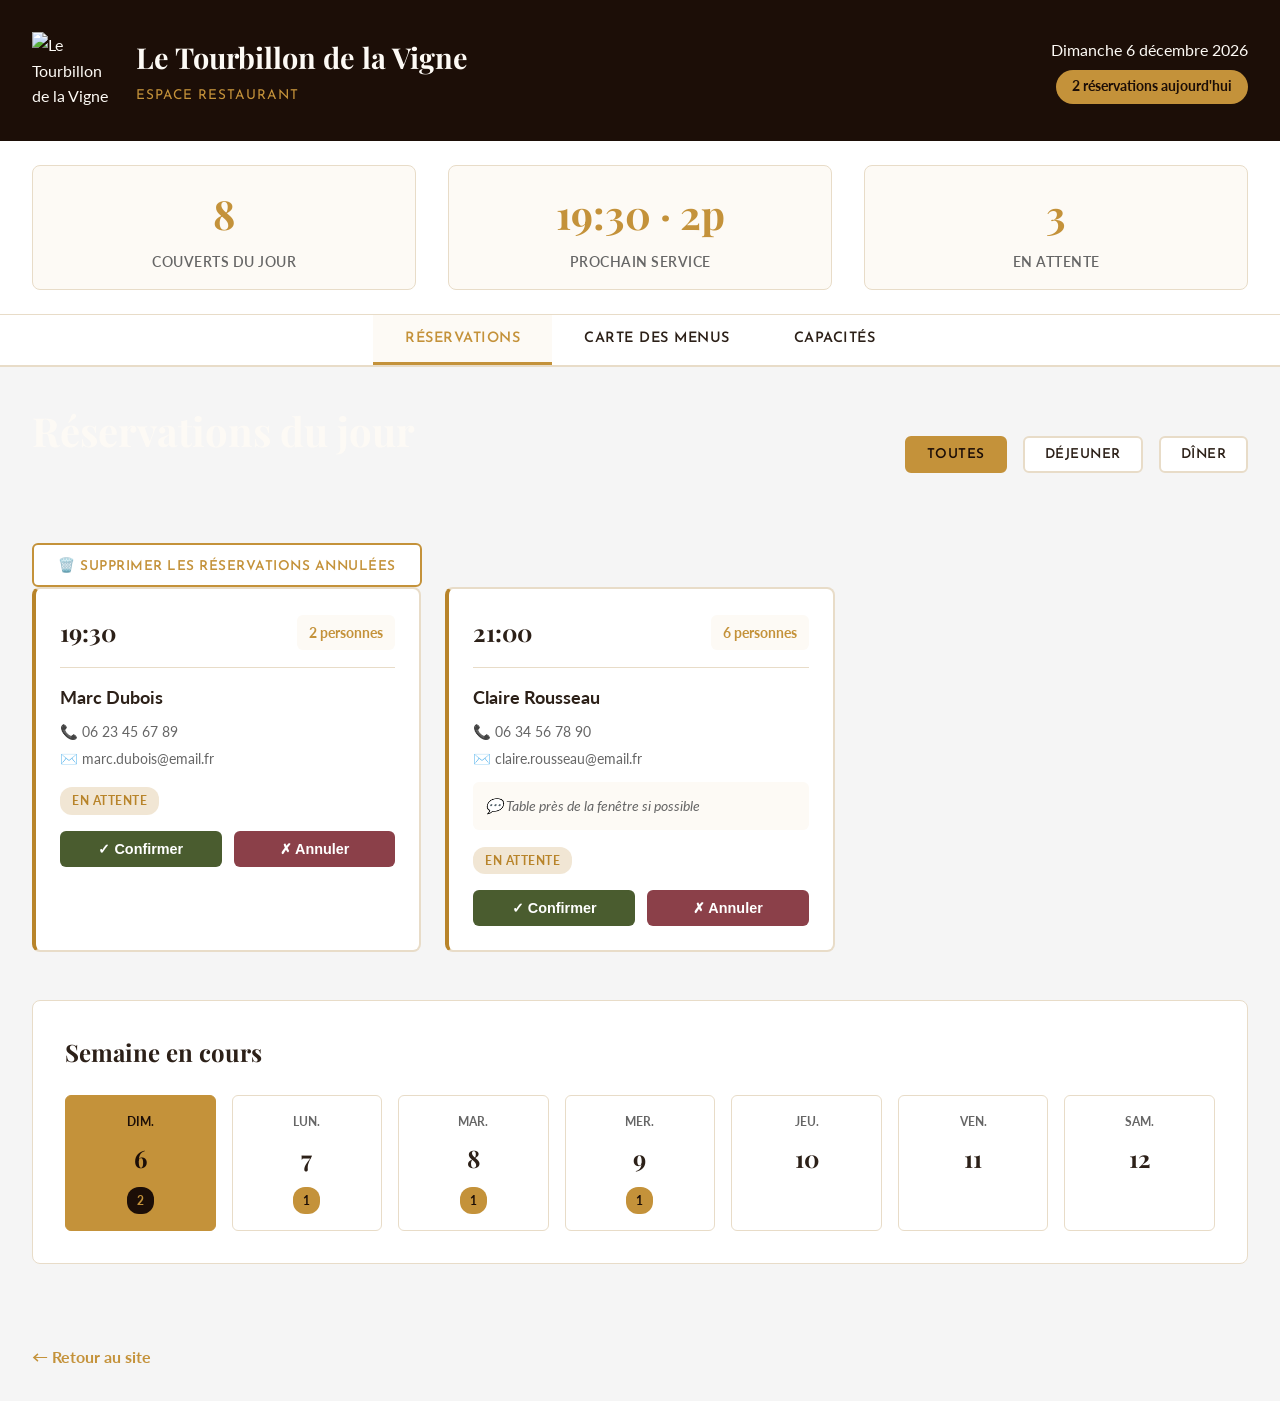
==== commit baefc644: "maj4" ====
--- a/admin.html
+++ b/admin.html
@@ -4,11 +4,19 @@
     <meta charset="UTF-8">
     <meta name="viewport" content="width=device-width, initial-scale=1.0">
     <title>Espace Restaurant · Le Tourbillon de la Vigne</title>
+    <link rel="icon" type="image/jpeg" href="assets/logo_atelier.jpg">
     
     <link rel="preconnect" href="https://fonts.googleapis.com">
     <link rel="preconnect" href="https://fonts.gstatic.com" crossorigin>
     <link href="https://fonts.googleapis.com/css2?family=Playfair+Display:wght@400;600;700&family=Lato:wght@300;400;700&family=Josefin+Sans:wght@300;400;600;700&display=swap" rel="stylesheet">
     <link rel="stylesheet" href="styles.css">
+
+    <script type="text/javascript" src="https://cdn.jsdelivr.net/npm/@emailjs/browser@4/dist/email.min.js"></script>
+    <script type="text/javascript">
+        (function(){
+            emailjs.init("AO-oBPw9GC0Lc9cQZ");
+        })();
+    </script>
 </head>
 <body>
 
@@ -61,6 +69,8 @@
                 <button class="filter-btn" data-filter="dinner">Dîner</button>
             </div>
         </div>
+
+        <button class="btn-secondary" onclick="deleteCancelledReservations()">🗑️ Supprimer les réservations annulées</button>
 
         <div class="reservations-grid" id="reservationsGrid">
             <!-- Les réservations seront injectées ici par JavaScript -->
--- a/styles.css
+++ b/styles.css
@@ -424,6 +424,28 @@
     transition: border-color 0.3s ease;
 }
 
+.form-group select {
+    appearance: none;
+    -webkit-appearance: none;
+    -moz-appearance: none;
+    padding-right: 40px;
+    background-color: var(--fond-contenu);
+    color: var(--texte-sombre);
+    background-image: linear-gradient(45deg, transparent 50%, var(--accent-principal) 50%), linear-gradient(135deg, var(--accent-principal) 50%, transparent 50%);
+    background-position: calc(100% - 18px) calc(50% - 2px), calc(100% - 12px) calc(50% - 2px);
+    background-size: 6px 6px, 6px 6px;
+    background-repeat: no-repeat;
+}
+
+.form-group select option {
+    color: var(--texte-sombre);
+    background-color: var(--fond-contenu);
+}
+
+.form-group select option[value=""] {
+    color: #8c837a;
+}
+
 .form-group input::placeholder,
 .form-group textarea::placeholder {
     color: rgba(253, 250, 245, 0.4);
@@ -435,6 +457,11 @@
     outline: none;
     border-color: var(--accent-principal);
     background-color: rgba(253, 250, 245, 0.1);
+}
+
+.form-group select:focus {
+    background-color: var(--fond-contenu);
+    color: var(--texte-sombre);
 }
 
 .form-group textarea {
